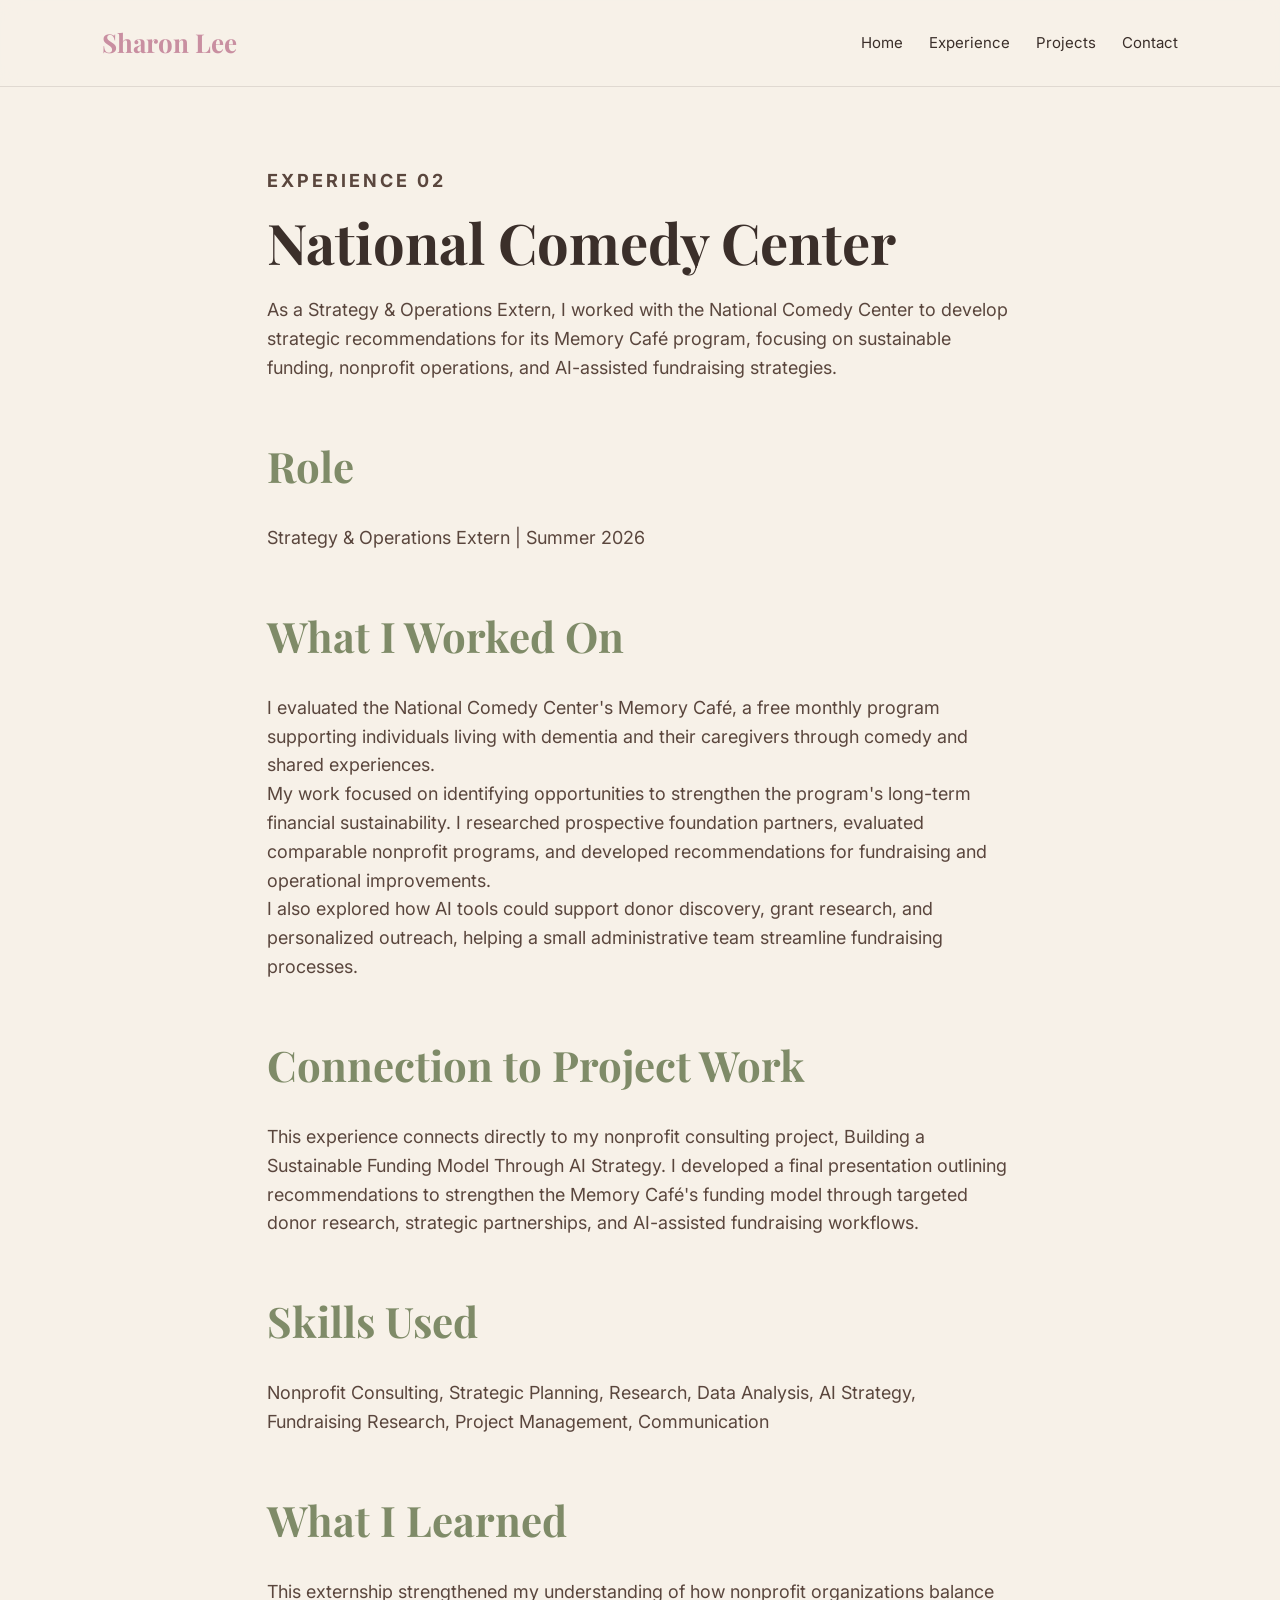
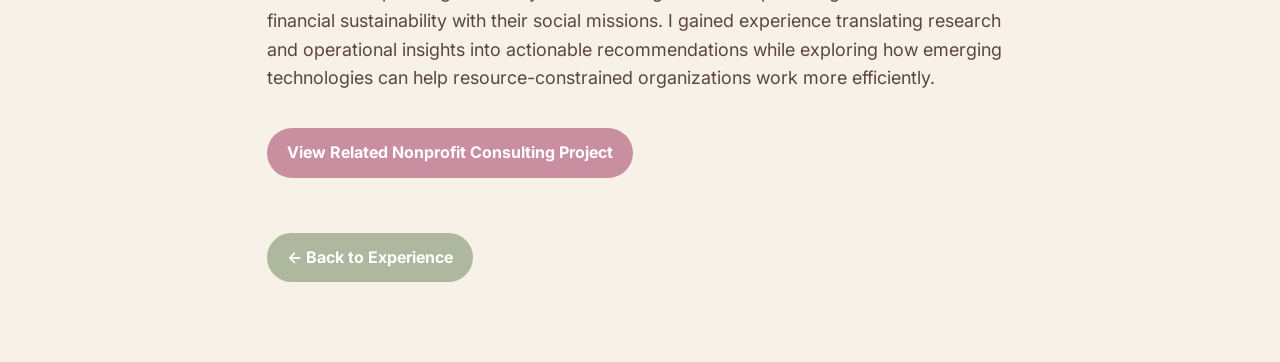
==== experience/ncc-memory-cafe.html @ 2cd392e9 "Add ncc-memory-cafe.html for externship details This HTML file details the experience of working wit" ====
<!DOCTYPE html>
<html lang="en">
<head>
  <meta charset="UTF-8" />
  <meta name="viewport" content="width=device-width, initial-scale=1.0" />
  <title>National Comedy Center | Sharon Lee</title>
  <link rel="stylesheet" href="../style.css" />
</head>
<body>

  <nav>
    <h2 class="logo">Sharon Lee</h2>
    <div class="nav-links">
      <a href="../index.html">Home</a>
      <a href="../index.html#experience">Experience</a>
      <a href="../index.html#projects">Projects</a>
      <a href="../index.html#contact">Contact</a>
    </div>
  </nav>

  <section class="project-page">
    <p class="tag">EXPERIENCE 02</p>

    <h1>National Comedy Center</h1>

    <p class="hero-text">
      As a Strategy &amp; Operations Extern, I worked with
      the National Comedy Center to develop strategic
      recommendations for its Memory Café program,
      focusing on sustainable funding, nonprofit
      operations, and AI-assisted fundraising strategies.
    </p>

    <h2>Role</h2>
    <p>
      Strategy &amp; Operations Extern | Summer 2026
    </p>

    <h2>What I Worked On</h2>
    <p>
      I evaluated the National Comedy Center's Memory Café,
      a free monthly program supporting individuals living
      with dementia and their caregivers through comedy
      and shared experiences.
    </p>

    <p>
      My work focused on identifying opportunities to
      strengthen the program's long-term financial
      sustainability. I researched prospective foundation
      partners, evaluated comparable nonprofit programs,
      and developed recommendations for fundraising
      and operational improvements.
    </p>

    <p>
      I also explored how AI tools could support donor
      discovery, grant research, and personalized outreach,
      helping a small administrative team streamline
      fundraising processes.
    </p>

    <h2>Connection to Project Work</h2>
    <p>
      This experience connects directly to my nonprofit
      consulting project, Building a Sustainable Funding
      Model Through AI Strategy. I developed a final
      presentation outlining recommendations to strengthen
      the Memory Café's funding model through targeted
      donor research, strategic partnerships, and
      AI-assisted fundraising workflows.
    </p>

    <h2>Skills Used</h2>
    <p>
      Nonprofit Consulting, Strategic Planning,
      Research, Data Analysis, AI Strategy,
      Fundraising Research, Project Management,
      Communication
    </p>

    <h2>What I Learned</h2>
    <p>
      This externship strengthened my understanding
      of how nonprofit organizations balance financial
      sustainability with their social missions.
      I gained experience translating research and
      operational insights into actionable recommendations
      while exploring how emerging technologies can help
      resource-constrained organizations work more
      efficiently.
    </p>

    <div class="project-buttons">
      <a href="../projects/ncc-memory-cafe.html">
        View Related Nonprofit Consulting Project
      </a>
    </div>

    <a class="back-button"
       href="../index.html#experience">
      ← Back to Experience
    </a>
  </section>

</body>
</html>
---- style.css ----
@import url('https://fonts.googleapis.com/css2?family=Inter:wght@400;500;600;700&family=Playfair+Display:wght@500;600;700&display=swap');

* {
  margin: 0;
  padding: 0;
  box-sizing: border-box;
}

html {
  scroll-behavior: smooth;
}

body {
  background: #f7f1e8;
  color: #3b2f2a;
  font-family: "Inter", Arial, sans-serif;
  line-height: 1.6;
}

h1, h2, h3, .logo {
  font-family: "Playfair Display", Georgia, serif;
}

nav {
  position: sticky;
  top: 0;
  z-index: 10;
  background: rgba(247, 241, 232, 0.9);
  backdrop-filter: blur(10px);
  display: flex;
  justify-content: space-between;
  align-items: center;
  padding: 22px 8%;
  border-bottom: 1px solid rgba(59, 47, 42, 0.12);
}

.logo {
  color: #c98fa1;
  font-size: 26px;
}

.nav-links a {
  margin-left: 22px;
  text-decoration: none;
  color: #3b2f2a;
  font-size: 15px;
}

.nav-links a:hover {
  color: #c98fa1;
}

.hero {
  min-height: 85vh;
  padding: 90px 8%;
  display: flex;
  flex-direction: column;
  justify-content: center;
  background:
    radial-gradient(circle at 80% 20%, #e8b8c8 0, transparent 25%),
    radial-gradient(circle at 20% 80%, #aeb89f 0, transparent 25%);
}

.tag {
  color: #7f8b68;
  letter-spacing: 3px;
  font-size: 14px;
  margin-bottom: 18px;
  font-weight: 700;
}

h1 {
  font-size: 70px;
  line-height: 1.05;
  max-width: 850px;
  margin-bottom: 22px;
  color: #3b2f2a;
}

.hero-text {
  font-size: 20px;
  max-width: 760px;
  color: #5a463d;
}

.buttons {
  margin-top: 32px;
}

.buttons a {
  display: inline-block;
  margin-right: 14px;
  margin-bottom: 12px;
  padding: 13px 22px;
  border-radius: 999px;
  text-decoration: none;
  color: white;
  background: #aeb89f;
  transition: 0.2s;
  font-weight: 600;
}

.buttons a:nth-child(2) {
  background: #c98fa1;
}

.buttons a:nth-child(3) {
  background: #7f8b68;
}

.buttons a:hover {
  transform: translateY(-3px);
}

section {
  padding: 80px 8%;
}

section h2 {
  font-size: 42px;
  margin-bottom: 24px;
  color: #7f8b68;
}

section > p {
  font-size: 18px;
  max-width: 850px;
  color: #5a463d;
}

.project-grid,
.skills-grid,
.experience-grid {
  display: grid;
  grid-template-columns: repeat(2, 1fr);
  gap: 24px;
}

.card {
  background: rgba(255, 255, 255, 0.78);
  border: 1px solid rgba(59, 47, 42, 0.12);
  border-radius: 28px;
  padding: 30px;
  box-shadow: 0 18px 45px rgba(59, 47, 42, 0.08);
  transition: 0.2s;
}

.card:hover {
  transform: translateY(-5px);
}

.card h3 {
  color: #c98fa1;
  font-size: 24px;
  margin-bottom: 12px;
}

.card p {
  color: #5a463d;
}

.project-link,
.experience-link {
  display: block;
  text-decoration: none;
  color: inherit;
}

.project-link *,
.experience-link * {
  text-decoration: none;
}

.project-link span,
.experience-link span {
  display: inline-block;
  margin-top: 14px;
  color: #7f8b68;
  font-weight: 700;
}

.experience-item {
  background: rgba(255, 255, 255, 0.78);
  border-left: 6px solid #e8b8c8;
  padding: 24px 28px;
  border-radius: 18px;
  box-shadow: 0 12px 30px rgba(59, 47, 42, 0.06);
  transition: 0.2s;
}

.experience-item:hover {
  transform: translateY(-5px);
}

.experience-item h3 {
  color: #c98fa1;
  margin-bottom: 4px;
  font-size: 24px;
}

.experience-item p {
  color: #5a463d;
}

#contact {
  background: #aeb89f;
  color: white;
}

#contact h2 {
  color: white;
}

#contact p {
  color: white;
  font-size: 18px;
}

.contact-links {
  margin-top: 28px;
}

.contact-links a {
  display: inline-block;
  margin-right: 14px;
  margin-bottom: 12px;
  padding: 12px 20px;
  background: white;
  color: #7f8b68;
  text-decoration: none;
  border-radius: 999px;
  font-weight: 700;
  transition: 0.2s;
}

.contact-links a:hover {
  transform: translateY(-3px);
  background: #f7f1e8;
}

.project-page {
  max-width: 950px;
  margin: 0 auto;
}

.project-page h1 {
  font-size: 56px;
  margin-bottom: 24px;
}

.project-page h2 {
  margin-top: 50px;
}

.project-page p {
  color: #5a463d;
  font-size: 18px;
  max-width: 850px;
}

.project-buttons {
  margin-top: 35px;
  margin-bottom: 20px;
}

.project-buttons a {
  display: inline-block;
  padding: 12px 20px;
  background: #c98fa1;
  color: white;
  text-decoration: none;
  border-radius: 999px;
  font-weight: 700;
  transition: 0.2s;
  margin-right: 10px;
  margin-bottom: 10px;
}

.project-buttons a:hover {
  transform: translateY(-3px);
  background: #b77f91;
}

.back-button {
  display: inline-block;
  margin-top: 25px;
  padding: 12px 20px;
  background: #aeb89f;
  color: white;
  text-decoration: none;
  border-radius: 999px;
  font-weight: 700;
  transition: 0.2s;
}

.back-button:hover {
  transform: translateY(-3px);
  background: #7f8b68;
}

@media (max-width: 800px) {
  nav {
    flex-direction: column;
    gap: 12px;
  }

  .nav-links {
    display: flex;
    flex-wrap: wrap;
    justify-content: center;
  }

  .nav-links a {
    margin: 6px 10px;
  }

  h1 {
    font-size: 46px;
  }

  .project-page h1 {
    font-size: 42px;
  }

  .hero {
    padding: 70px 6%;
  }

  section {
    padding: 60px 6%;
  }

  .project-grid,
  .skills-grid,
  .experience-grid {
    grid-template-columns: 1fr;
  }
}
.instagram-section {
  margin-top: 35px;
  margin-bottom: 35px;
  text-align: center;
}

.instagram-section h2 {
  margin-bottom: 20px;
}

.instagram-section .instagram-media {
  margin: 0 auto !important;
  max-width: 380px !important;
  width: 100% !important;
  border-radius: 20px !important;
  overflow: hidden;
}

.instagram-section {
  margin-top: 40px;
  margin-bottom: 40px;
  text-align: center;
}

.instagram-section h2 {
  margin-bottom: 20px;
}

.instagram-section .instagram-media {
  margin: 0 auto !important;
  max-width: 380px !important;
  width: 100% !important;
  border-radius: 20px !important;
  overflow: hidden;
}
.instagram-section {
  margin-top: 40px;
  margin-bottom: 40px;
  text-align: center;
}

.instagram-section h2 {
  margin-bottom: 20px;
}

.instagram-cover {
  width: 100%;
  max-width: 360px;
  border-radius: 20px;
  box-shadow: 0 18px 45px rgba(59, 47, 42, 0.12);
  border: 1px solid rgba(59, 47, 42, 0.12);
  display: block;
  margin: 0 auto;
  transition: 0.2s;
}

.instagram-cover:hover {
  transform: translateY(-4px);
}

.caption {
  text-align: center;
  margin-top: 12px;
  font-size: 15px;
  color: #5a463d;
}
.video-section {
  margin-top: 40px;
  margin-bottom: 40px;
}

.video-section h2 {
  margin-bottom: 20px;
}

.video-section iframe {
  width: 100%;
  max-width: 760px;
  height: 430px;
  border: none;
  border-radius: 24px;
  box-shadow: 0 18px 45px rgba(59, 47, 42, 0.12);
  display: block;
  margin: 0 auto;
}

@media (max-width: 800px) {
  .video-section iframe {
    height: 240px;
  }
}
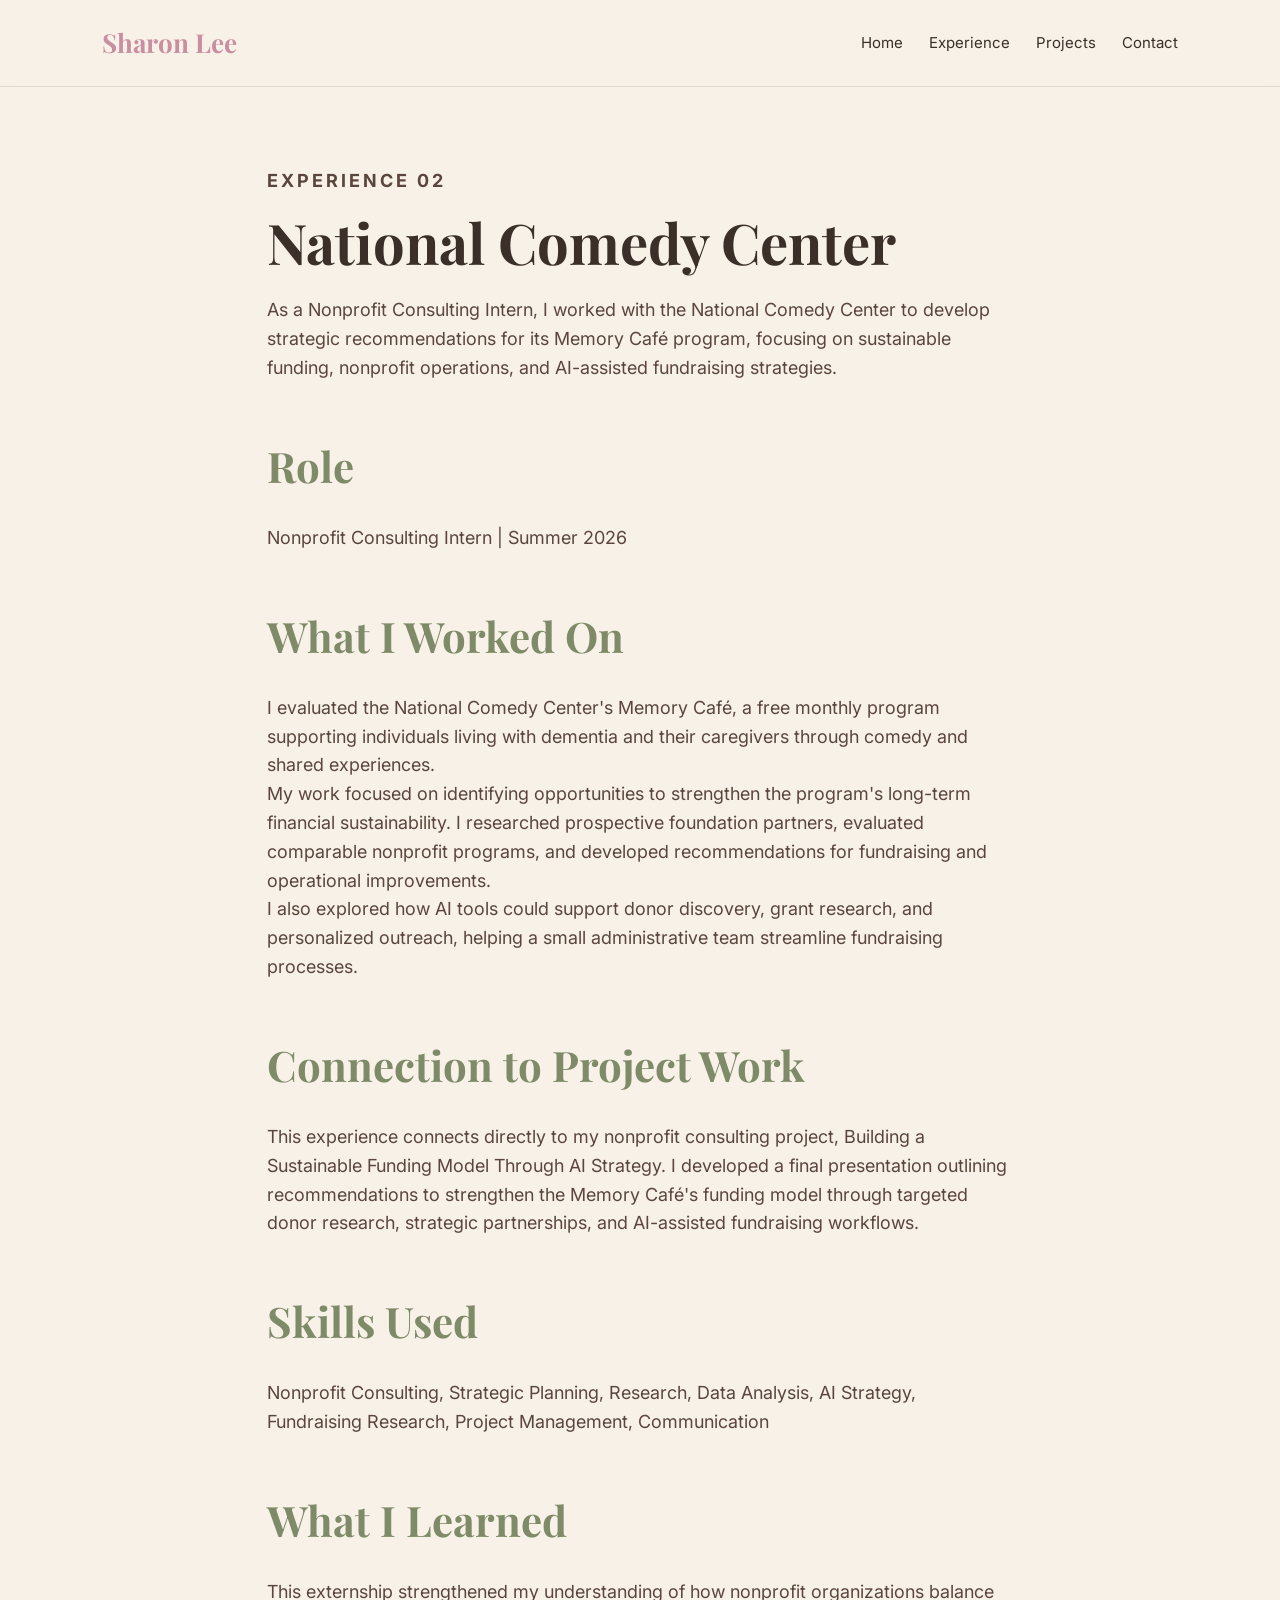
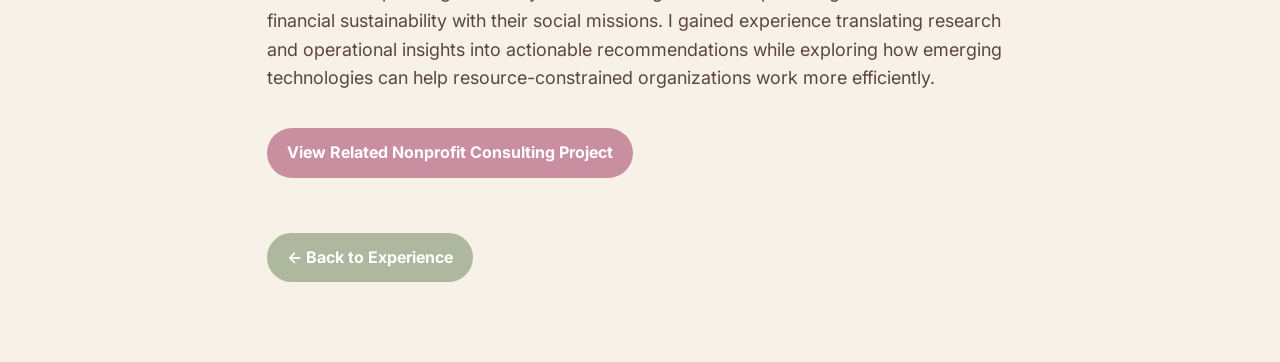
==== commit 98069a32: "Update role title for NCC internship" ====
--- a/experience/ncc-memory-cafe.html
+++ b/experience/ncc-memory-cafe.html
@@ -25,7 +25,7 @@
     <h1>National Comedy Center</h1>
 
     <p class="hero-text">
-      As a Strategy &amp; Operations Extern, I worked with
+      As a Nonprofit Consulting Intern, I worked with
       the National Comedy Center to develop strategic
       recommendations for its Memory Café program,
       focusing on sustainable funding, nonprofit
@@ -34,7 +34,7 @@
 
     <h2>Role</h2>
     <p>
-      Strategy &amp; Operations Extern | Summer 2026
+      Nonprofit Consulting Intern | Summer 2026
     </p>
 
     <h2>What I Worked On</h2>
